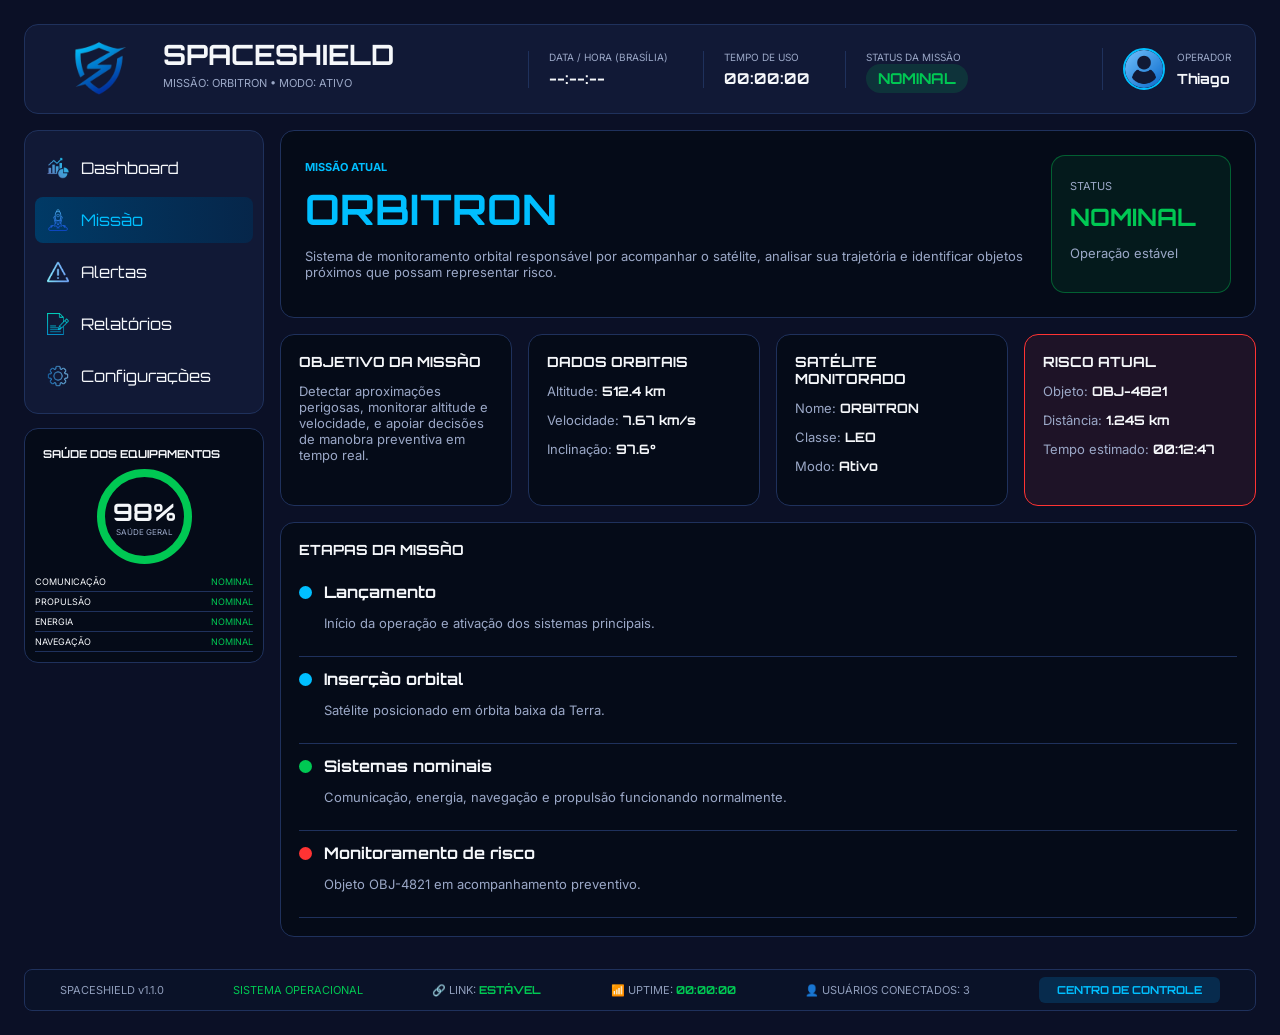
==== pages/missao.html @ 82ae36f5 "feat: implementar Spaceshield" ====
<!DOCTYPE html>
<html lang="pt-br">
<head>
    <meta charset="UTF-8">
    <meta name="viewport" content="width=device-width, initial-scale=1.0">
    <link rel="stylesheet" href="../css/style-missao.css">
    <title>SpaceShield | Missão</title>
</head>
<body>

<header>
    <div class="header-logo">
        <img src="../assets/images/logo-spaceshield.png" alt="logo spaceshield" class="foto-logo-spaceshield">
        <div>
            <h1>SPACESHIELD</h1>
            <p>MISSÃO: ORBITRON • MODO: ATIVO</p>
        </div>
    </div>

    <div class="header-info">
        <div class="info-box">
            <span>DATA / HORA (BRASÍLIA)</span>
            <strong id="hora-brasilia">--:--:--</strong>
        </div>

        <div class="info-box">
            <span>TEMPO DE USO</span>
            <strong id="cronometro">00:00:00</strong>
        </div>

        <div class="info-box">
            <span>STATUS DA MISSÃO</span>
            <strong class="status">NOMINAL</strong>
        </div>
    </div>

    <div class="usuario">
        <img src="../assets/images/user.png" alt="foto do usuário">
        <div>
            <span>OPERADOR</span>
            <strong>Thiago</strong>
        </div>
    </div>
</header>

<main>
    <div class="coluna-esquerda">
        <section class="menu-spaceshield">
            <nav>
                <ul class="menu">
                    <li>
                        <a href="../index.html">
                            <img src="/assets/images/dashboard.png" alt="icone dashboard"> Dashboard
                        </a>
                    </li>

                    <li class="ativo">
                        <a href="missao.html">
                            <img src="../assets/images/missão.png" alt="icone missão"> Missão
                        </a>
                    </li>

                    <li>
                        <a href="alertas.html">
                            <img src="../assets/images/alerta.png" alt="icone alerta"> Alertas
                        </a>
                    </li>

                    <li>
                        <a href="relatorios.html">
                            <img src="../assets/images/report.png" alt="icone relatorio"> Relatórios
                        </a>
                    </li>

                    <li>
                        <a href="config.html">
                            <img src="../assets/images/config.png" alt="icone config"> Configurações
                        </a>
                    </li>
                </ul>
            </nav>
        </section>
        
        <section class="card-painel saude-sidebar">
            <h2>SAÚDE DOS EQUIPAMENTOS</h2>

            <div class="saude-geral">
                <strong>98%</strong>
                <span>SAÚDE GERAL</span>
            </div>

            <div class="sistema">
                <p>COMUNICAÇÃO <span>NOMINAL</span></p>
                <p>PROPULSÃO <span>NOMINAL</span></p>
                <p>ENERGIA <span>NOMINAL</span></p>
                <p>NAVEGAÇÃO <span>NOMINAL</span></p>
            </div>
        </section>
    </div>

    <section class="conteudo-missao">

        <section class="missao-hero">
            <div>
                <span class="tag-missao">MISSÃO ATUAL</span>
                <h2>ORBITRON</h2>
                <p>
                    Sistema de monitoramento orbital responsável por acompanhar o satélite,
                    analisar sua trajetória e identificar objetos próximos que possam representar risco.
                </p>
            </div>

            <div class="missao-status-card">
                <span>STATUS</span>
                <strong>NOMINAL</strong>
                <p>Operação estável</p>
            </div>
        </section>

        <section class="missao-grid">

            <div class="missao-card">
                <h3>OBJETIVO DA MISSÃO</h3>
                <p>
                    Detectar aproximações perigosas, monitorar altitude e velocidade,
                    e apoiar decisões de manobra preventiva em tempo real.
                </p>
            </div>

            <div class="missao-card">
                <h3>DADOS ORBITAIS</h3>
                <p>Altitude: <strong>512.4 km</strong></p>
                <p>Velocidade: <strong>7.67 km/s</strong></p>
                <p>Inclinação: <strong>97.6°</strong></p>
            </div>

            <div class="missao-card">
                <h3>SATÉLITE MONITORADO</h3>
                <p>Nome: <strong>ORBITRON</strong></p>
                <p>Classe: <strong>LEO</strong></p>
                <p>Modo: <strong>Ativo</strong></p>
            </div>

            <div class="missao-card alerta-missao">
                <h3>RISCO ATUAL</h3>
                <p>Objeto: <strong>OBJ-4821</strong></p>
                <p>Distância: <strong>1.245 km</strong></p>
                <p>Tempo estimado: <strong>00:12:47</strong></p>
            </div>

        </section>

        <section class="timeline-detalhada">
            <h2>ETAPAS DA MISSÃO</h2>

            <div class="etapa">
                <span class="bolinha azul"></span>
                <div>
                    <strong>Lançamento</strong>
                    <p>Início da operação e ativação dos sistemas principais.</p>
                </div>
            </div>

            <div class="etapa">
                <span class="bolinha azul"></span>
                <div>
                    <strong>Inserção orbital</strong>
                    <p>Satélite posicionado em órbita baixa da Terra.</p>
                </div>
            </div>

            <div class="etapa">
                <span class="bolinha verde"></span>
                <div>
                    <strong>Sistemas nominais</strong>
                    <p>Comunicação, energia, navegação e propulsão funcionando normalmente.</p>
                </div>
            </div>

            <div class="etapa">
                <span class="bolinha vermelho"></span>
                <div>
                    <strong>Monitoramento de risco</strong>
                    <p>Objeto OBJ-4821 em acompanhamento preventivo.</p>
                </div>
            </div>
        </section>

    </section>
</main>

<footer class="footer-spaceshield">
    <span>SPACESHIELD v1.1.0</span>

    <span class="footer-status">
        SISTEMA OPERACIONAL
    </span>

    <span>
        🔗 LINK:
        <strong>ESTÁVEL</strong>
    </span>

    <span>
        📶 UPTIME:
        <strong id="uptime">00:00:00</strong>
    </span>

    <span>
        👤 USUÁRIOS CONECTADOS: 3
    </span>

    <button class="footer-btn">
        CENTRO DE CONTROLE
    </button>
</footer>

<script src="../javascript/script-index.js"></script>
</body>
</html>
---- css/style-missao.css ----
@import url('https://fonts.googleapis.com/css2?family=Inter:wght@400;500;600;700;800&family=Orbitron:wght@500;600;700;800&display=swap');

* {
    box-sizing: border-box;
}

body {
    background: #0B1026;
    color: #F5F7FA;
    font-family: 'Inter', sans-serif;
    display: grid;
    grid-template-rows: 90px 1fr auto;
    min-height: 100vh;
    padding: 16px;
    gap: 16px;
}

header {
    justify-content: space-between;
    background: #111936;
    border: 1px solid #1f315c;
    border-radius: 14px;
    display: flex;
    align-items: center;
    gap: 14px;
    padding: 16px 24px;
}

.header-logo {
    display: flex;
    align-items: center;
    gap: 14px;
}

.header-logo h1 {
    margin: 0;
    font-size: 28px;
}

.header-logo p {
    margin-top: 4px;
    font-size: 11px;
    color: #9BA8C7;
}

.foto-logo-spaceshield {
    width: 100px;
    height: 100px;
    object-fit: contain;
}

.header-info {
    display: flex;
    align-items: center;
    gap: 35px;
}

.info-box {
    border-left: 1px solid #1f315c;
    padding-left: 20px;
}

.info-box span,
.usuario span {
    display: block;
    font-size: 10px;
    color: #9BA8C7;
    margin-bottom: 5px;
}

.info-box strong {
    font-size: 15px;
}

.status {
    color: #00C853;
    background: rgba(0, 200, 83, 0.15);
    padding: 5px 12px;
    border-radius: 20px;
}

.usuario {
    display: flex;
    align-items: center;
    gap: 12px;
    border-left: 1px solid #1f315c;
    padding-left: 20px;
}

.usuario img {
    width: 42px;
    height: 42px;
    border-radius: 50%;
    object-fit: cover;
    border: 2px solid #00BFFF;
}

.usuario strong {
    font-size: 14px;
}

main {
    display: grid;
    grid-template-columns: 240px 1fr;
    gap: 16px;
    align-items: start;
}

.coluna-esquerda {
    display: flex;
    flex-direction: column;
    gap: 14px;
}

.menu-spaceshield,
.card-painel,
.missao-hero,
.missao-card,
.timeline-detalhada {
    background: #050b18;
    border: 1px solid #1f315c;
    border-radius: 14px;
}

.menu-spaceshield {
    background: #111936;
    padding: 14px 10px;
    overflow: hidden;
}

.menu {
    list-style: none;
    padding: 0;
    margin: 0;
    display: flex;
    flex-direction: column;
    gap: 6px;
}

.menu li {
    list-style: none;
}

.menu li a {
    display: flex;
    align-items: center;
    gap: 12px;
    width: 100%;
    height: 46px;
    padding: 0 12px;
    text-decoration: none;
    color: #F5F7FA;
    border-radius: 8px;
    transition: 0.3s;
}

.menu li a:hover {
    background: #16264d;
}

.menu li.ativo a {
    background: linear-gradient(90deg, #003a66, #06264a);
    color: #00BFFF;
}

.menu li img {
    width: 22px;
    height: 22px;
    object-fit: contain;
    flex-shrink: 0;
}

.card-painel {
    padding: 10px;
}

.card-painel h2 {
    font-size: 11px;
    margin: 8px;
}

.saude-geral {
    width: 95px;
    height: 95px;
    border: 8px solid #00C853;
    border-radius: 50%;
    margin: 8px auto;
    display: flex;
    flex-direction: column;
    align-items: center;
    justify-content: center;
}

.saude-geral strong {
    font-size: 24px;
}

.saude-geral span {
    font-size: 8px;
    color: #9BA8C7;
}

.sistema p {
    display: flex;
    justify-content: space-between;
    font-size: 9px;
    border-bottom: 1px solid #1f315c;
    padding: 4px 0;
    margin: 0;
}

.sistema span {
    color: #00C853;
}

.conteudo-missao {
    display: flex;
    flex-direction: column;
    gap: 16px;
}

.missao-hero {
    padding: 24px;
    display: flex;
    justify-content: space-between;
    gap: 24px;
}

.tag-missao {
    color: #00BFFF;
    font-size: 11px;
    font-weight: bold;
}

.missao-hero h2 {
    color: #00BFFF;
    font-size: 42px;
    margin: 8px 0;
}

.missao-hero p,
.missao-card p,
.etapa p {
    color: #9BA8C7;
    font-size: 13px;
}

.missao-status-card {
    min-width: 180px;
    background: rgba(0, 200, 83, 0.08);
    border: 1px solid rgba(0, 200, 83, 0.4);
    border-radius: 14px;
    padding: 18px;
}

.missao-status-card span {
    font-size: 11px;
    color: #9BA8C7;
}

.missao-status-card strong {
    display: block;
    color: #00C853;
    font-size: 24px;
    margin: 8px 0;
}

.missao-grid {
    display: grid;
    grid-template-columns: repeat(4, 1fr);
    gap: 16px;
}

.missao-card {
    padding: 18px;
}

.missao-card h3,
.timeline-detalhada h2 {
    font-size: 14px;
    margin: 0 0 12px;
}

.missao-card strong {
    color: #F5F7FA;
}

.alerta-missao {
    border-color: #ff3333;
    background: rgba(255, 50, 50, 0.08);
}

.timeline-detalhada {
    padding: 18px;
}

.etapa {
    display: flex;
    gap: 12px;
    border-bottom: 1px solid #1f315c;
    padding: 12px 0;
}

.bolinha {
    width: 13px;
    height: 13px;
    border-radius: 50%;
    margin-top: 4px;
    flex-shrink: 0;
}

.azul {
    background: #00BFFF;
}

.verde {
    background: #00C853;
}

.vermelho {
    background: #ff3333;
}

.footer-spaceshield {
    margin-top: 16px;
    height: 42px;
    background: #0a1228;
    border: 1px solid #1f315c;
    border-radius: 8px;
    display: flex;
    align-items: center;
    justify-content: space-around;
    font-size: 11px;
    color: #8f9dbb;
}

.footer-status,
.footer-spaceshield strong {
    color: #00C853;
}

.footer-btn {
    background: #072b4d;
    color: #00BFFF;
    border: none;
    border-radius: 6px;
    padding: 6px 18px;
    cursor: pointer;
    font-size: 11px;
    font-weight: bold;
}

.footer-btn:hover {
    background: #0a3d6d;
}

h1,
h2,
h3,
.status,
.footer-btn,
.menu li a {
    font-family: 'Orbitron', sans-serif;
}

strong,
.info-box strong,
.saude-geral strong,
#cronometro,
#hora-brasilia,
#uptime {
    font-family: 'Orbitron', sans-serif;
}

/* MOBILE CORRETO - DASHBOARD */
@media (max-width: 768px) {
    body {
        padding: 10px;
        display: block;
        overflow-x: hidden;
    }

    header {
        flex-direction: column;
        align-items: center;
        text-align: center;
        margin-bottom: 14px;
    }

    .header-logo {
        flex-direction: column;
        justify-content: center;
    }

    .header-info {
        flex-direction: column;
        gap: 12px;
        width: 100%;
    }

    .info-box,
    .usuario {
        border-left: none;
        padding-left: 0;
    }

    .usuario {
        justify-content: center;
    }

    main {
        display: flex;
        flex-direction: column;
        gap: 14px;
        width: 100%;
    }

    .coluna-esquerda,
    .conteudo-central,
    .painel-direito {
        width: 100%;
    }

    .mapa-orbital {
        height: 340px;
    }

    .mapa-conteudo {
        height: 300px;
    }

    .telemetria-grid {
        grid-template-columns: 1fr;
    }

    .timeline-missao {
        height: auto;
        overflow-x: auto;
    }

    .timeline {
        min-width: 650px;
    }

    .painel-direito {
        display: flex;
        flex-direction: column;
    }

    .footer-spaceshield {
        height: auto;
        flex-direction: column;
        gap: 8px;
        padding: 12px;
        margin-top: 14px;
    }
}
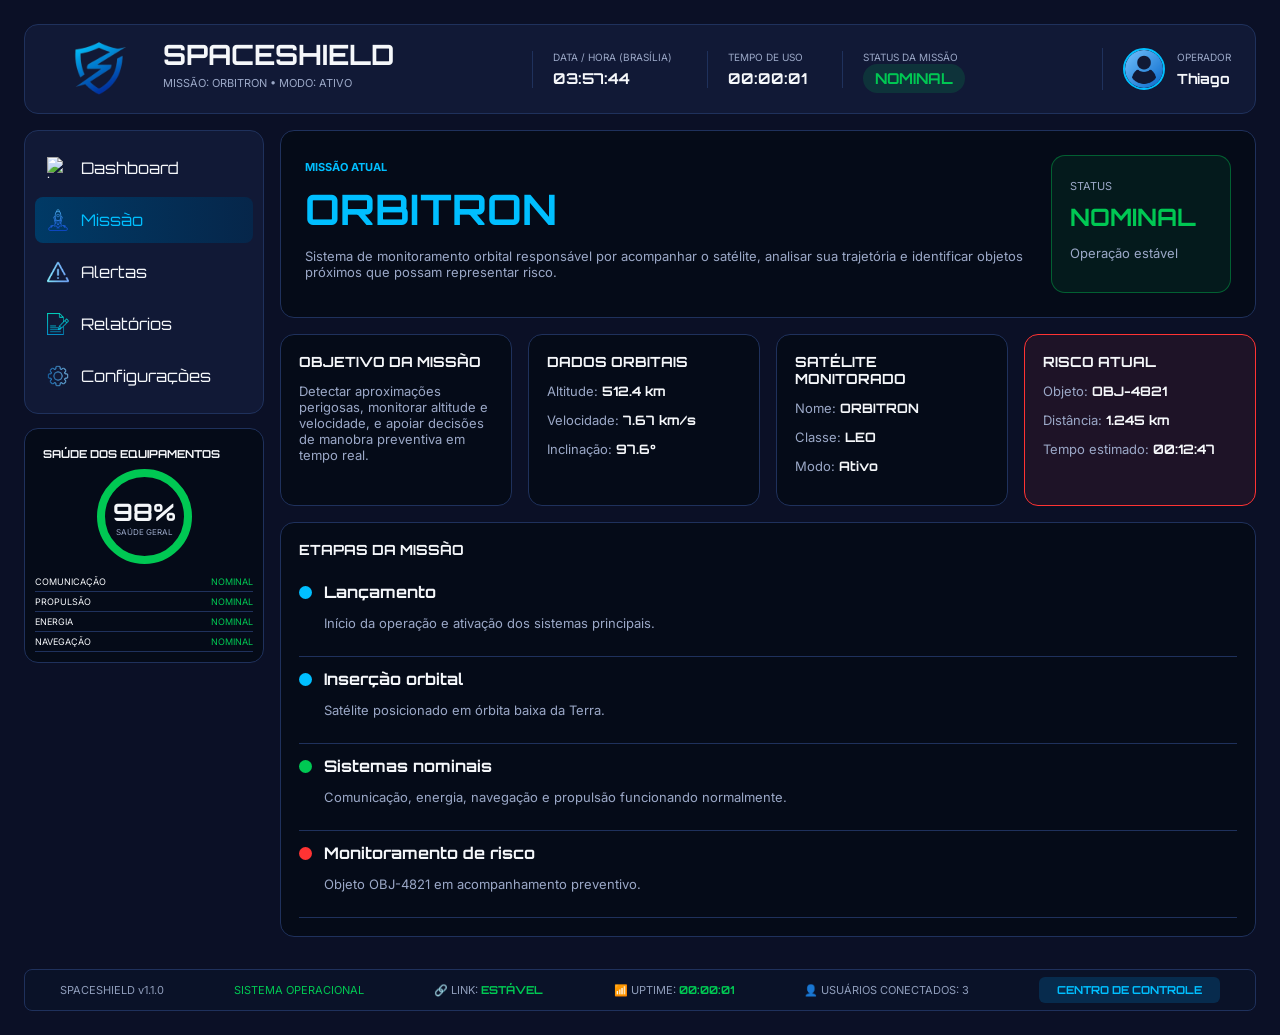
==== commit 42b4a528: "Refactor: Corrigir caminhos diretório" ====
--- a/pages/missao.html
+++ b/pages/missao.html
@@ -50,7 +50,7 @@
                 <ul class="menu">
                     <li>
                         <a href="../index.html">
-                            <img src="/assets/images/dashboard.png" alt="icone dashboard"> Dashboard
+                            <img src="assets/images/dashboard.png" alt="icone dashboard"> Dashboard
                         </a>
                     </li>
 
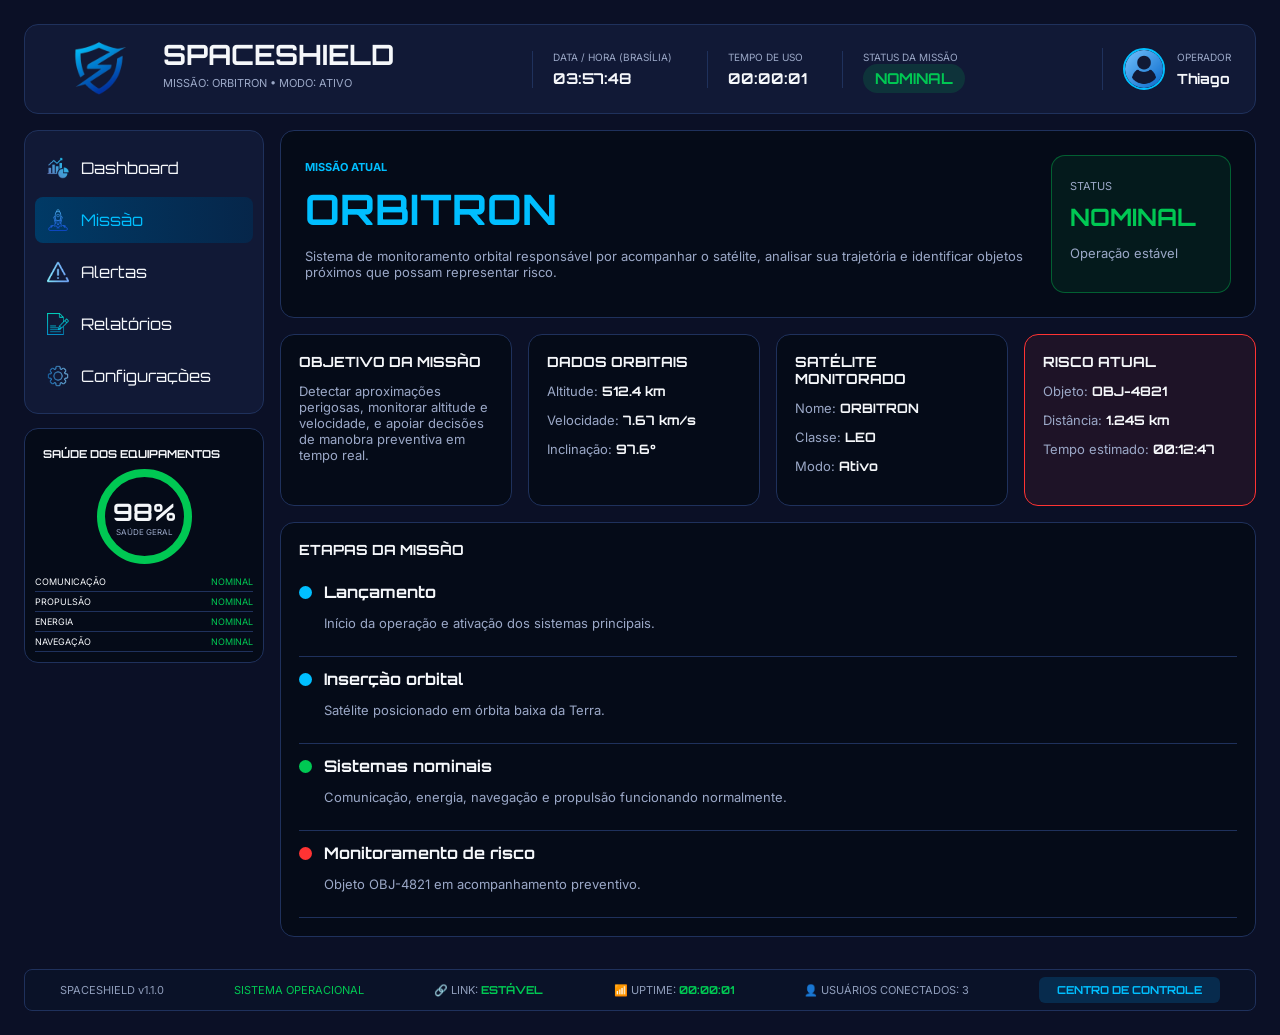
==== commit 8949ac27: "Refactor: corrigir caminhos diretórios" ====
--- a/pages/missao.html
+++ b/pages/missao.html
@@ -50,7 +50,7 @@
                 <ul class="menu">
                     <li>
                         <a href="../index.html">
-                            <img src="assets/images/dashboard.png" alt="icone dashboard"> Dashboard
+                            <img src="../assets/images/dashboard.png" alt="icone dashboard"> Dashboard
                         </a>
                     </li>
 
